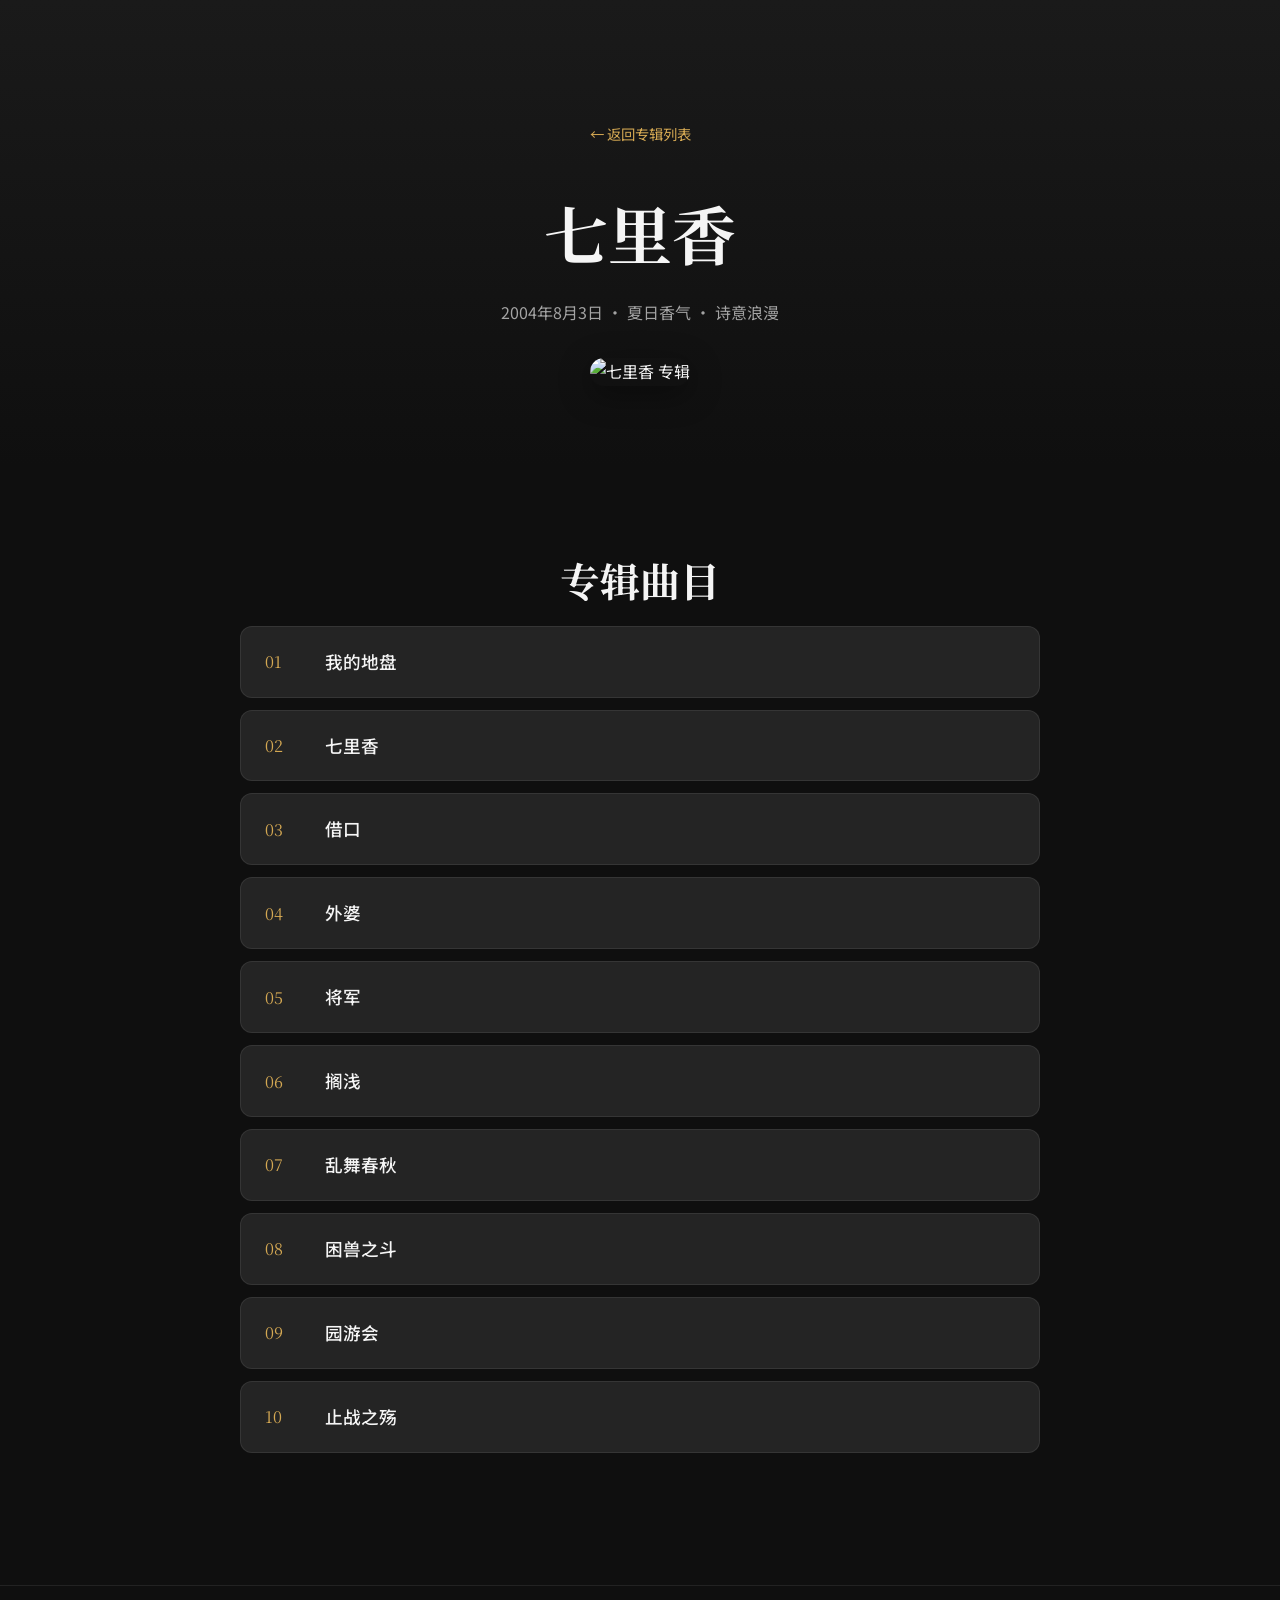
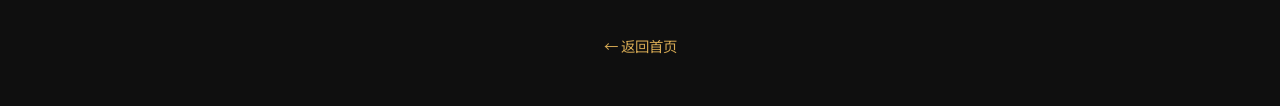
==== album-7likes.html @ 2f86086c "init blog" ====
<!DOCTYPE html>
<html lang="zh-CN">
<head>
  <meta charset="UTF-8">
  <meta name="viewport" content="width=device-width, initial-scale=1.0">
  <title>七里香 - 周杰伦</title>
  <link rel="stylesheet" href="css/style.css">
  <link href="https://fonts.googleapis.com/css2?family=Noto+Serif+SC:wght@400;600;700&family=Noto+Sans+SC:wght@300;400;500;600&display=swap" rel="stylesheet">
</head>
<body>
  <header class="page-header">
    <a href="index.html" class="back-link">← 返回专辑列表</a>
    <h1>七里香</h1>
    <p class="album-meta">2004年8月3日 · 夏日香气 · 诗意浪漫</p>
    <img src="https://images.unsplash.com/photo-1507838153414-b4b713384a76?w=400&q=80" alt="七里香 专辑" style="width: 280px; height: 280px; object-fit: cover; border-radius: 16px; margin-top: 32px; box-shadow: 0 8px 32px rgba(0,0,0,0.4);">
  </header>

  <main class="main">
    <section class="songs-section">
      <div class="container">
        <h2 class="section-title">专辑曲目</h2>
        <div class="songs-list">
          <div class="song-item"><span class="song-number">01</span><span class="song-title">我的地盘</span></div>
          <div class="song-item"><span class="song-number">02</span><span class="song-title">七里香</span></div>
          <div class="song-item"><span class="song-number">03</span><span class="song-title">借口</span></div>
          <div class="song-item"><span class="song-number">04</span><span class="song-title">外婆</span></div>
          <div class="song-item"><span class="song-number">05</span><span class="song-title">将军</span></div>
          <div class="song-item"><span class="song-number">06</span><span class="song-title">搁浅</span></div>
          <div class="song-item"><span class="song-number">07</span><span class="song-title">乱舞春秋</span></div>
          <div class="song-item"><span class="song-number">08</span><span class="song-title">困兽之斗</span></div>
          <div class="song-item"><span class="song-number">09</span><span class="song-title">园游会</span></div>
          <div class="song-item"><span class="song-number">10</span><span class="song-title">止战之殇</span></div>
        </div>
      </div>
    </section>
  </main>

  <footer class="footer">
    <div class="container">
      <p><a href="index.html" style="color: var(--color-accent); text-decoration: none;">← 返回首页</a></p>
    </div>
  </footer>
</body>
</html>
---- css/style.css ----
/* ===== 周杰伦专辑网站 - 现代简约风格 ===== */
:root {
  --color-bg: #0f0f0f;
  --color-bg-alt: #1a1a1a;
  --color-surface: #242424;
  --color-surface-hover: #2e2e2e;
  --color-text: #f5f5f5;
  --color-text-muted: #a3a3a3;
  --color-accent: #d4a853;
  --color-accent-hover: #e6bc6a;
  --color-border: rgba(255, 255, 255, 0.08);
  --font-serif: 'Noto Serif SC', 'Songti SC', serif;
  --font-sans: 'Noto Sans SC', -apple-system, sans-serif;
  --radius: 12px;
  --radius-lg: 20px;
  --shadow: 0 4px 24px rgba(0, 0, 0, 0.4);
  --transition: 0.3s cubic-bezier(0.4, 0, 0.2, 1);
}

* {
  margin: 0;
  padding: 0;
  box-sizing: border-box;
}

html {
  scroll-behavior: smooth;
}

body {
  font-family: var(--font-sans);
  background: var(--color-bg);
  color: var(--color-text);
  line-height: 1.7;
  overflow-x: hidden;
}

.container {
  max-width: 1200px;
  margin: 0 auto;
  padding: 0 24px;
}

/* ===== Hero 区域 ===== */
.hero {
  position: relative;
  min-height: 100vh;
  display: flex;
  flex-direction: column;
  justify-content: center;
  align-items: center;
  text-align: center;
  padding: 80px 24px 120px;
}

.hero-bg {
  position: absolute;
  inset: 0;
  z-index: 0;
}

.hero-img {
  width: 100%;
  height: 100%;
  object-fit: cover;
  opacity: 0.4;
}

.hero-overlay {
  position: absolute;
  inset: 0;
  background: linear-gradient(180deg, 
    rgba(15, 15, 15, 0.3) 0%, 
    rgba(15, 15, 15, 0.7) 50%,
    var(--color-bg) 100%);
}

.nav {
  position: absolute;
  top: 0;
  left: 0;
  right: 0;
  display: flex;
  justify-content: space-between;
  align-items: center;
  padding: 24px 48px;
  z-index: 10;
}

.logo {
  font-family: var(--font-serif);
  font-size: 1.5rem;
  font-weight: 700;
  color: var(--color-accent);
  text-decoration: none;
  letter-spacing: 0.1em;
}

.nav-subtitle {
  font-size: 0.875rem;
  color: var(--color-text-muted);
  letter-spacing: 0.05em;
}

.hero-content {
  position: relative;
  z-index: 1;
  max-width: 720px;
}

.hero h1 {
  font-family: var(--font-serif);
  font-size: clamp(3rem, 10vw, 5rem);
  font-weight: 700;
  letter-spacing: 0.2em;
  margin-bottom: 16px;
  background: linear-gradient(135deg, #fff 0%, var(--color-accent) 100%);
  -webkit-background-clip: text;
  -webkit-text-fill-color: transparent;
  background-clip: text;
}

.hero-tagline {
  font-size: 1.25rem;
  color: var(--color-accent);
  margin-bottom: 32px;
  letter-spacing: 0.3em;
}

.hero-desc {
  font-size: 1rem;
  color: var(--color-text-muted);
  line-height: 1.9;
  margin-bottom: 48px;
}

.scroll-indicator {
  position: absolute;
  bottom: 48px;
  left: 50%;
  transform: translateX(-50%);
  display: flex;
  flex-direction: column;
  align-items: center;
  gap: 8px;
  color: var(--color-text-muted);
  font-size: 0.75rem;
  letter-spacing: 0.2em;
  animation: float 2s ease-in-out infinite;
}

.scroll-arrow {
  width: 20px;
  height: 20px;
  border-right: 2px solid var(--color-accent);
  border-bottom: 2px solid var(--color-accent);
  transform: rotate(45deg);
  margin-top: 4px;
}

@keyframes float {
  0%, 100% { transform: translateX(-50%) translateY(0); }
  50% { transform: translateX(-50%) translateY(8px); }
}

/* ===== 介绍区域 ===== */
.intro-section {
  padding: 120px 0;
}

.intro-grid {
  display: grid;
  grid-template-columns: 1fr 1fr;
  gap: 80px;
  align-items: center;
}

.intro-image {
  border-radius: var(--radius-lg);
  overflow: hidden;
  box-shadow: var(--shadow);
}

.intro-image img {
  width: 100%;
  height: 400px;
  object-fit: cover;
  display: block;
}

.intro-text h2 {
  font-family: var(--font-serif);
  font-size: 2rem;
  margin-bottom: 24px;
  color: var(--color-accent);
}

.intro-text p {
  color: var(--color-text-muted);
  margin-bottom: 20px;
}

/* ===== 专辑区域 ===== */
.albums-section {
  padding: 120px 0;
  background: var(--color-bg-alt);
}

.section-title {
  font-family: var(--font-serif);
  font-size: 2.5rem;
  text-align: center;
  margin-bottom: 12px;
}

.section-subtitle {
  text-align: center;
  color: var(--color-text-muted);
  margin-bottom: 64px;
}

.albums-grid {
  display: grid;
  grid-template-columns: repeat(auto-fill, minmax(320px, 1fr));
  gap: 32px;
}

.album-card {
  display: block;
  text-decoration: none;
  color: inherit;
  background: var(--color-surface);
  border-radius: var(--radius-lg);
  overflow: hidden;
  transition: var(--transition);
  border: 1px solid var(--color-border);
}

.album-card:hover {
  transform: translateY(-8px);
  box-shadow: 0 20px 40px rgba(0, 0, 0, 0.5);
  border-color: rgba(212, 168, 83, 0.3);
}

.album-cover {
  position: relative;
  aspect-ratio: 1;
  overflow: hidden;
}

.album-cover img {
  width: 100%;
  height: 100%;
  object-fit: cover;
  transition: var(--transition);
}

.album-card:hover .album-cover img {
  transform: scale(1.05);
}

.album-year {
  position: absolute;
  top: 16px;
  right: 16px;
  background: rgba(0, 0, 0, 0.7);
  padding: 6px 12px;
  border-radius: 20px;
  font-size: 0.75rem;
  font-weight: 600;
  letter-spacing: 0.1em;
}

.album-badge {
  position: absolute;
  bottom: 16px;
  left: 16px;
  background: var(--color-accent);
  color: var(--color-bg);
  padding: 6px 12px;
  border-radius: 20px;
  font-size: 0.7rem;
  font-weight: 600;
}

.album-featured {
  border-color: rgba(212, 168, 83, 0.4);
}

.album-info {
  padding: 24px;
}

.album-info h3 {
  font-family: var(--font-serif);
  font-size: 1.5rem;
  margin-bottom: 8px;
}

.album-info p {
  font-size: 0.9rem;
  color: var(--color-text-muted);
}

/* ===== 时间轴 ===== */
.timeline-section {
  padding: 120px 0;
}

.timeline {
  max-width: 600px;
  margin: 0 auto;
}

.timeline-item {
  display: flex;
  align-items: flex-start;
  gap: 24px;
  padding: 24px 0;
  border-bottom: 1px solid var(--color-border);
}

.timeline-item:last-child {
  border-bottom: none;
}

.timeline-year {
  font-family: var(--font-serif);
  font-size: 1.25rem;
  font-weight: 600;
  color: var(--color-accent);
  min-width: 60px;
}

.timeline-dot {
  width: 12px;
  height: 12px;
  background: var(--color-accent);
  border-radius: 50%;
  margin-top: 8px;
  flex-shrink: 0;
}

.timeline-item p {
  color: var(--color-text-muted);
  font-size: 0.95rem;
}

/* ===== Footer ===== */
.footer {
  padding: 48px 0;
  text-align: center;
  border-top: 1px solid var(--color-border);
}

.footer p {
  color: var(--color-text-muted);
  font-size: 0.9rem;
}

.footer-note {
  margin-top: 8px;
  font-size: 0.75rem;
  opacity: 0.7;
}

/* ===== 专辑详情页 ===== */
.page-header {
  padding: 120px 24px 80px;
  text-align: center;
  background: linear-gradient(180deg, var(--color-bg-alt) 0%, var(--color-bg) 100%);
}

.page-header .back-link {
  display: inline-flex;
  align-items: center;
  gap: 8px;
  color: var(--color-accent);
  text-decoration: none;
  font-size: 0.9rem;
  margin-bottom: 32px;
  transition: var(--transition);
}

.page-header .back-link:hover {
  color: var(--color-accent-hover);
}

.page-header h1 {
  font-family: var(--font-serif);
  font-size: clamp(2.5rem, 6vw, 4rem);
  margin-bottom: 12px;
}

.page-header .album-meta {
  color: var(--color-text-muted);
  font-size: 1rem;
}

.songs-section {
  padding: 80px 0 120px;
}

.songs-list {
  max-width: 800px;
  margin: 0 auto;
}

.song-item {
  display: flex;
  align-items: center;
  gap: 24px;
  padding: 20px 24px;
  background: var(--color-surface);
  border-radius: var(--radius);
  margin-bottom: 12px;
  border: 1px solid var(--color-border);
  transition: var(--transition);
}

.song-item:hover {
  background: var(--color-surface-hover);
  border-color: rgba(212, 168, 83, 0.2);
}

.song-number {
  font-family: var(--font-serif);
  font-size: 1rem;
  color: var(--color-accent);
  min-width: 36px;
}

.song-title {
  flex: 1;
  font-size: 1.1rem;
  font-weight: 500;
}

.song-item.has-audio {
  flex-wrap: wrap;
}

.audio-player {
  width: 100%;
  margin-top: 12px;
  padding-top: 12px;
  border-top: 1px solid var(--color-border);
}

.audio-player audio {
  width: 100%;
  height: 40px;
  outline: none;
}

.audio-player audio::-webkit-media-controls-panel {
  background: var(--color-bg-alt);
}

/* ===== 响应式 ===== */
@media (max-width: 768px) {
  .nav {
    padding: 20px 24px;
    flex-direction: column;
    gap: 8px;
  }

  .intro-grid {
    grid-template-columns: 1fr;
    gap: 48px;
  }

  .intro-image img {
    height: 280px;
  }

  .albums-grid {
    grid-template-columns: 1fr;
  }

  .hero h1 {
    letter-spacing: 0.1em;
  }

  .hero-tagline {
    letter-spacing: 0.15em;
  }
}
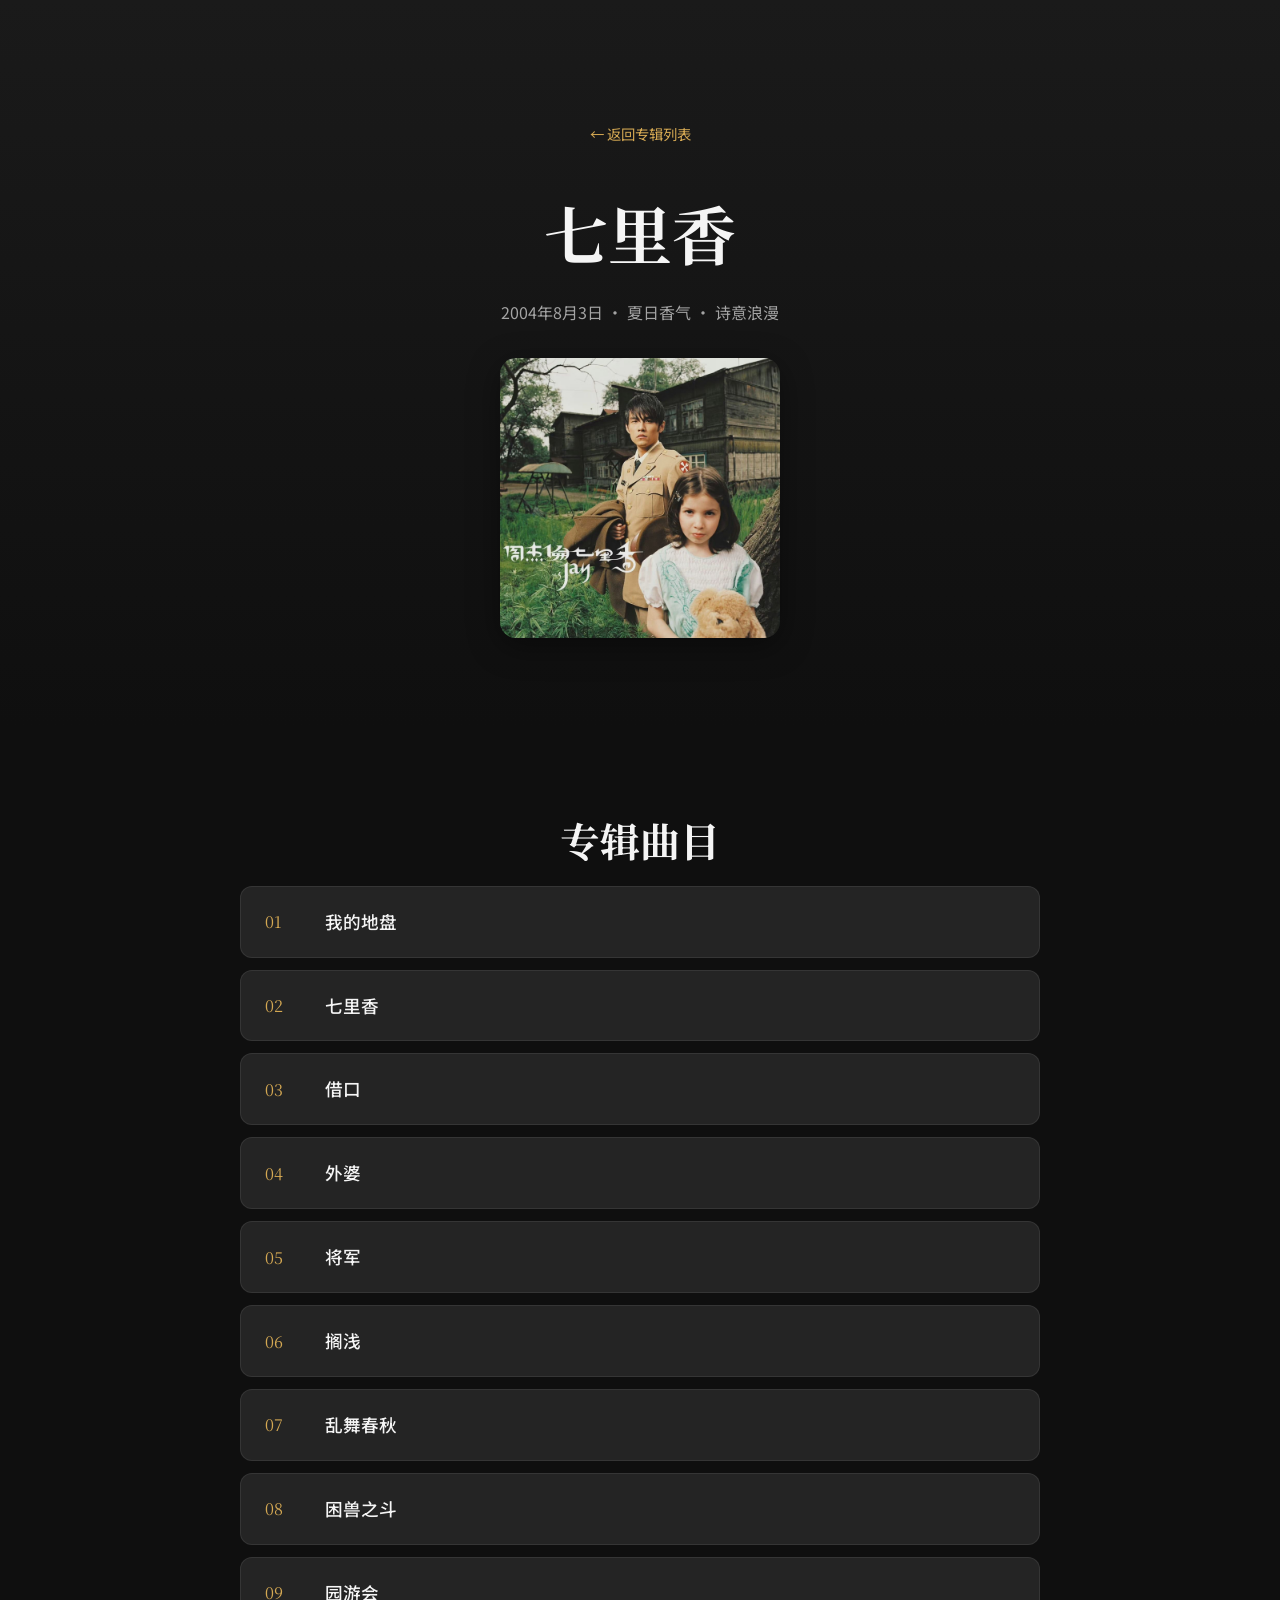
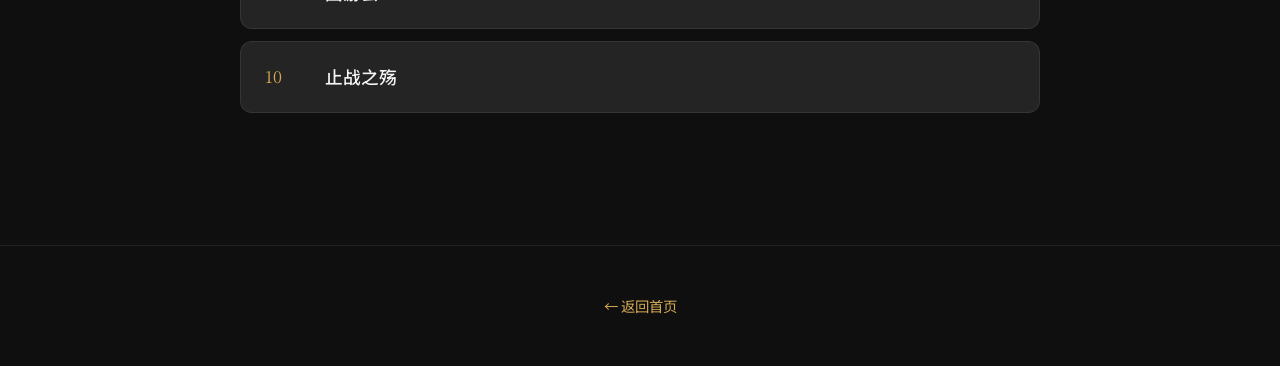
==== commit 00bd2319: "update res" ====
--- a/album-7likes.html
+++ b/album-7likes.html
@@ -12,7 +12,7 @@
     <a href="index.html" class="back-link">← 返回专辑列表</a>
     <h1>七里香</h1>
     <p class="album-meta">2004年8月3日 · 夏日香气 · 诗意浪漫</p>
-    <img src="https://images.unsplash.com/photo-1507838153414-b4b713384a76?w=400&q=80" alt="七里香 专辑" style="width: 280px; height: 280px; object-fit: cover; border-radius: 16px; margin-top: 32px; box-shadow: 0 8px 32px rgba(0,0,0,0.4);">
+    <img src="res/2004《七里香》/album cover/qlx.jpg" alt="七里香 专辑" style="width: 280px; height: 280px; object-fit: cover; border-radius: 16px; margin-top: 32px; box-shadow: 0 8px 32px rgba(0,0,0,0.4);">
   </header>
 
   <main class="main">
--- a/css/style.css
+++ b/css/style.css
@@ -181,7 +181,8 @@
   box-shadow: var(--shadow);
 }
 
-.intro-image img {
+.intro-image img,
+.intro-image video {
   width: 100%;
   height: 400px;
   object-fit: cover;
@@ -470,7 +471,8 @@
     gap: 48px;
   }
 
-  .intro-image img {
+  .intro-image img,
+  .intro-image video {
     height: 280px;
   }
 
